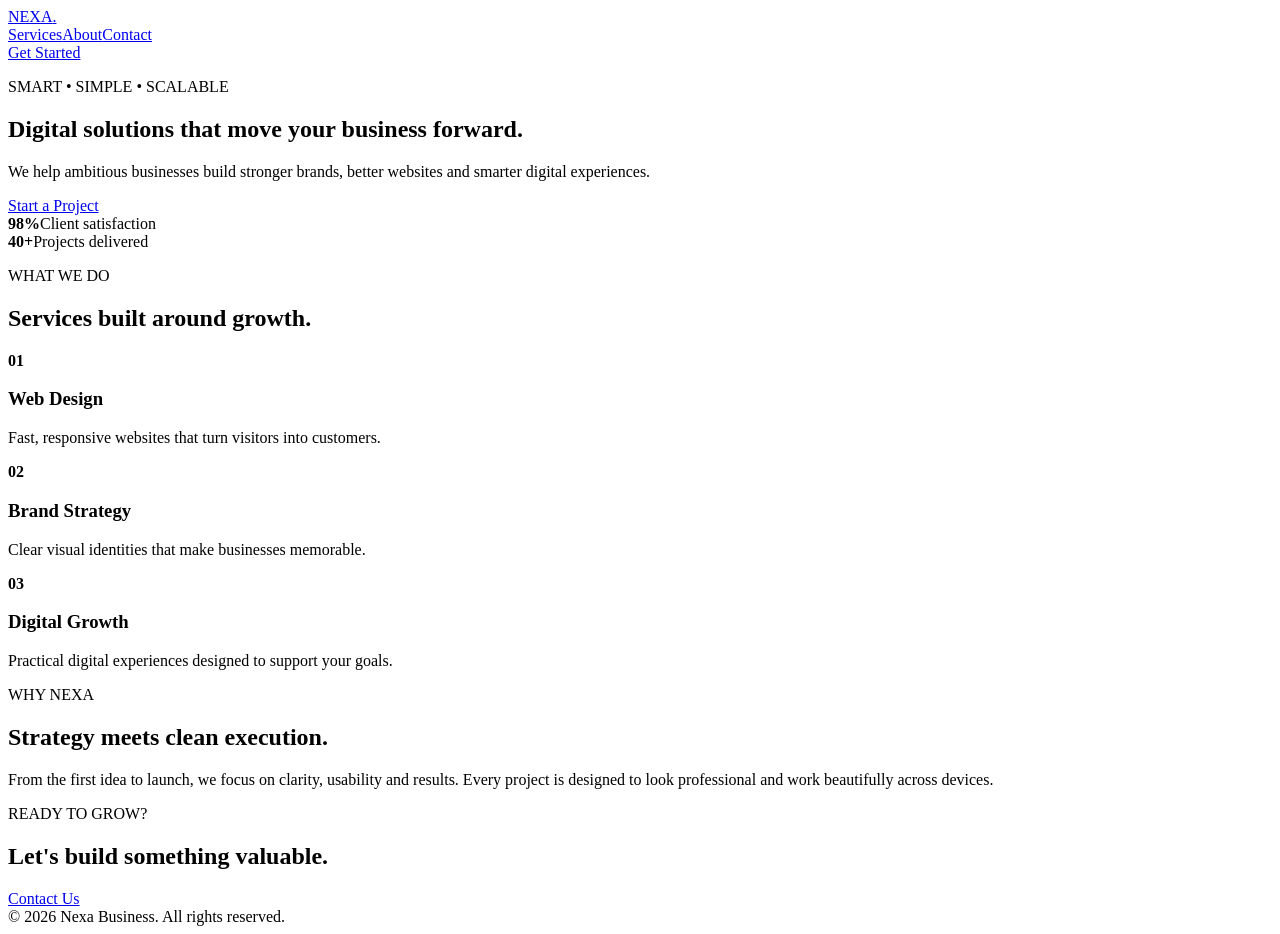
==== business-landing-page/index.html @ 46c32155 "Add initial HTML structure for business landing page" ====
<!DOCTYPE html>
<html lang="en">
<head>
<meta charset="UTF-8"><meta name="viewport" content="width=device-width,initial-scale=1.0">
<title>Nexa Business | Digital Solutions</title><link rel="stylesheet" href="style.css">
</head>
<body>
<header><nav class="nav"><a class="logo" href="#">NEXA<span>.</span></a><div class="links"><a href="#services">Services</a><a href="#about">About</a><a href="#contact">Contact</a></div><a class="btn small" href="#contact">Get Started</a></nav></header>
<main>
<section class="hero"><div><p class="eyebrow">SMART • SIMPLE • SCALABLE</p><h1>Digital solutions that move your business forward.</h1><p class="lead">We help ambitious businesses build stronger brands, better websites and smarter digital experiences.</p><a class="btn" href="#contact">Start a Project</a></div><div class="hero-card"><div class="orb"></div><div class="stat"><strong>98%</strong><span>Client satisfaction</span></div><div class="stat"><strong>40+</strong><span>Projects delivered</span></div></div></section>
<section id="services" class="section"><p class="eyebrow">WHAT WE DO</p><h2>Services built around growth.</h2><div class="grid"><article><b>01</b><h3>Web Design</h3><p>Fast, responsive websites that turn visitors into customers.</p></article><article><b>02</b><h3>Brand Strategy</h3><p>Clear visual identities that make businesses memorable.</p></article><article><b>03</b><h3>Digital Growth</h3><p>Practical digital experiences designed to support your goals.</p></article></div></section>
<section id="about" class="split"><div><p class="eyebrow">WHY NEXA</p><h2>Strategy meets clean execution.</h2></div><p>From the first idea to launch, we focus on clarity, usability and results. Every project is designed to look professional and work beautifully across devices.</p></section>
<section id="contact" class="cta"><p class="eyebrow">READY TO GROW?</p><h2>Let's build something valuable.</h2><a class="btn" href="mailto:hello@example.com">Contact Us</a></section>
</main><footer>© 2026 Nexa Business. All rights reserved.</footer>
</body></html>
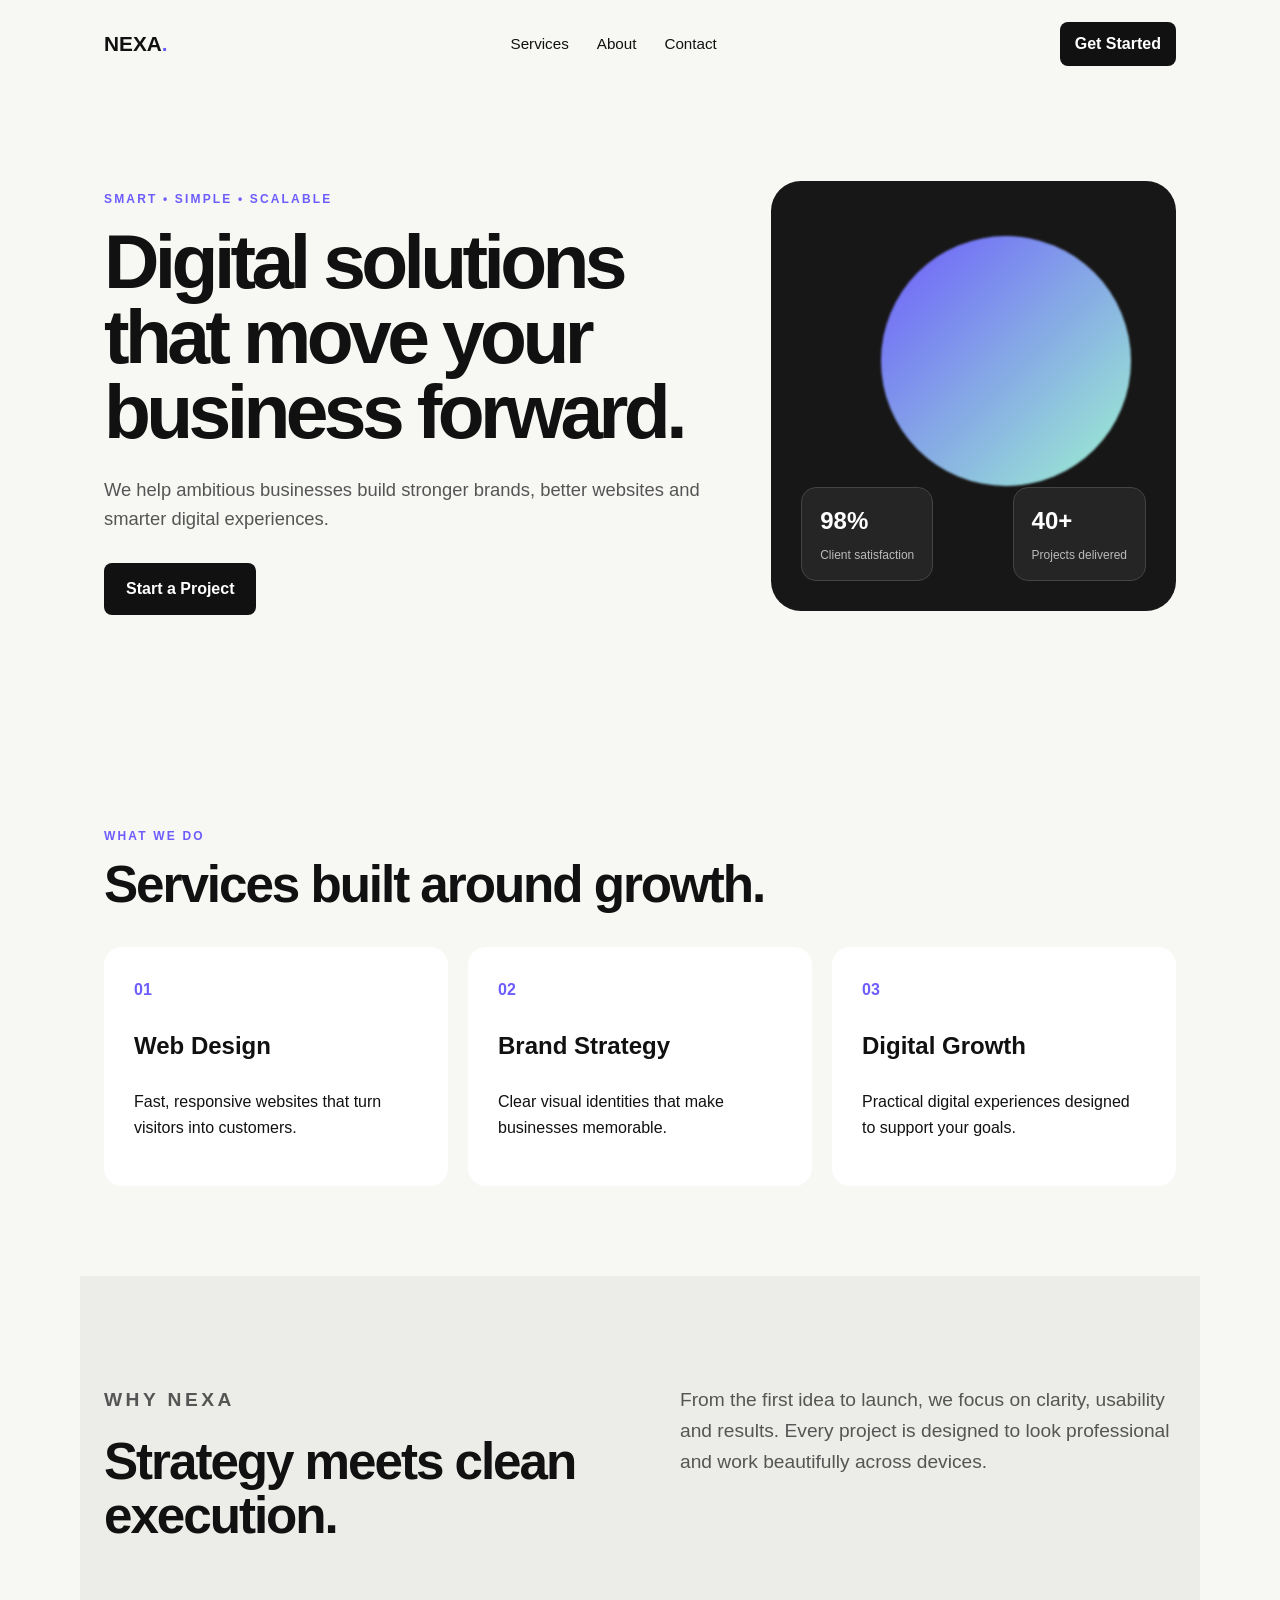
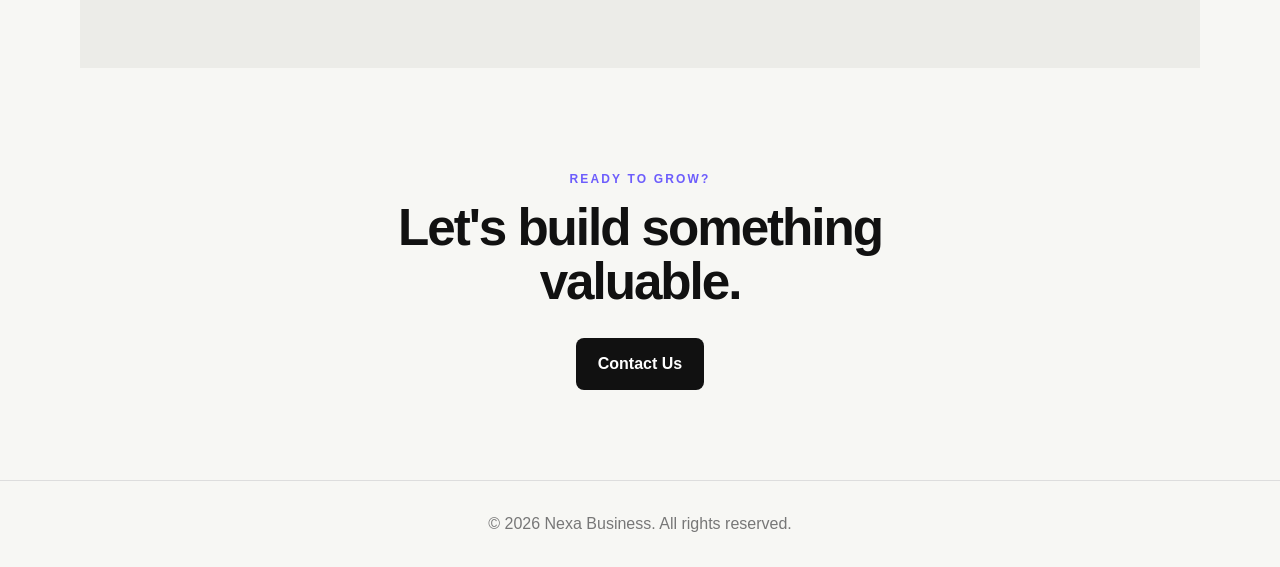
==== commit a9d64130: "Add stylesheet link to index.html" ====
--- a/business-landing-page/index.html
+++ b/business-landing-page/index.html
@@ -1,6 +1,7 @@
 <!DOCTYPE html>
 <html lang="en">
 <head>
+  <link rel="stylesheet" href="style.css">
 <meta charset="UTF-8"><meta name="viewport" content="width=device-width,initial-scale=1.0">
 <title>Nexa Business | Digital Solutions</title><link rel="stylesheet" href="style.css">
 </head>
--- a/business-landing-page/style.css
+++ b/business-landing-page/style.css
@@ -0,0 +1 @@
+*{box-sizing:border-box}html{scroll-behavior:smooth}body{margin:0;font-family:Inter,Arial,sans-serif;color:#111;background:#f7f7f4;line-height:1.6}a{text-decoration:none;color:inherit}.nav{max-width:1120px;margin:auto;padding:22px 24px;display:flex;align-items:center;justify-content:space-between}.logo{font-weight:900;font-size:1.3rem}.logo span{color:#6d5dfc}.links{display:flex;gap:28px;font-size:.95rem}.btn{display:inline-block;background:#111;color:white;padding:13px 22px;border-radius:8px;font-weight:700}.btn:hover{transform:translateY(-2px)}.small{padding:9px 15px}.hero{max-width:1120px;margin:auto;padding:90px 24px 110px;display:grid;grid-template-columns:1.2fr .8fr;gap:60px;align-items:center}.eyebrow{font-size:.75rem;letter-spacing:.18em;font-weight:800;color:#6d5dfc}h1{font-size:clamp(3rem,6vw,5.6rem);line-height:.98;margin:15px 0 25px;letter-spacing:-.06em}h2{font-size:clamp(2rem,4vw,3.4rem);line-height:1.05;letter-spacing:-.04em;margin:10px 0 35px}.lead{font-size:1.15rem;max-width:600px;margin-bottom:30px;color:#555}.hero-card{min-height:430px;border-radius:30px;background:#171717;position:relative;overflow:hidden;padding:30px;color:white}.orb{width:250px;height:250px;border-radius:50%;background:linear-gradient(135deg,#6d5dfc,#9ef3d0);filter:blur(1px);position:absolute;top:55px;right:45px}.stat{position:absolute;bottom:30px;left:30px;background:#252525;border:1px solid #444;border-radius:15px;padding:14px 18px}.stat:nth-child(3){left:auto;right:30px}.stat strong{display:block;font-size:1.5rem}.stat span{font-size:.75rem;color:#bbb}.section,.split,.cta{max-width:1120px;margin:auto;padding:90px 24px}.grid{display:grid;grid-template-columns:repeat(3,1fr);gap:20px}.grid article{background:white;padding:30px;border-radius:18px}.grid b{color:#6d5dfc}.grid h3{font-size:1.5rem}.split{display:grid;grid-template-columns:1fr 1fr;gap:80px;background:#ecece8}.split p{font-size:1.2rem;color:#555}.cta{text-align:center}.cta h2{max-width:650px;margin:10px auto 30px}footer{text-align:center;padding:30px;color:#777;border-top:1px solid #ddd}@media(max-width:760px){.links{display:none}.hero,.split{grid-template-columns:1fr}.hero{padding-top:50px}.grid{grid-template-columns:1fr}.hero-card{min-height:330px}h1{font-size:3.4rem}}
--- a/business-landing-page/style.css
+++ b/business-landing-page/style.css
@@ -0,0 +1 @@
+*{box-sizing:border-box}html{scroll-behavior:smooth}body{margin:0;font-family:Inter,Arial,sans-serif;color:#111;background:#f7f7f4;line-height:1.6}a{text-decoration:none;color:inherit}.nav{max-width:1120px;margin:auto;padding:22px 24px;display:flex;align-items:center;justify-content:space-between}.logo{font-weight:900;font-size:1.3rem}.logo span{color:#6d5dfc}.links{display:flex;gap:28px;font-size:.95rem}.btn{display:inline-block;background:#111;color:white;padding:13px 22px;border-radius:8px;font-weight:700}.btn:hover{transform:translateY(-2px)}.small{padding:9px 15px}.hero{max-width:1120px;margin:auto;padding:90px 24px 110px;display:grid;grid-template-columns:1.2fr .8fr;gap:60px;align-items:center}.eyebrow{font-size:.75rem;letter-spacing:.18em;font-weight:800;color:#6d5dfc}h1{font-size:clamp(3rem,6vw,5.6rem);line-height:.98;margin:15px 0 25px;letter-spacing:-.06em}h2{font-size:clamp(2rem,4vw,3.4rem);line-height:1.05;letter-spacing:-.04em;margin:10px 0 35px}.lead{font-size:1.15rem;max-width:600px;margin-bottom:30px;color:#555}.hero-card{min-height:430px;border-radius:30px;background:#171717;position:relative;overflow:hidden;padding:30px;color:white}.orb{width:250px;height:250px;border-radius:50%;background:linear-gradient(135deg,#6d5dfc,#9ef3d0);filter:blur(1px);position:absolute;top:55px;right:45px}.stat{position:absolute;bottom:30px;left:30px;background:#252525;border:1px solid #444;border-radius:15px;padding:14px 18px}.stat:nth-child(3){left:auto;right:30px}.stat strong{display:block;font-size:1.5rem}.stat span{font-size:.75rem;color:#bbb}.section,.split,.cta{max-width:1120px;margin:auto;padding:90px 24px}.grid{display:grid;grid-template-columns:repeat(3,1fr);gap:20px}.grid article{background:white;padding:30px;border-radius:18px}.grid b{color:#6d5dfc}.grid h3{font-size:1.5rem}.split{display:grid;grid-template-columns:1fr 1fr;gap:80px;background:#ecece8}.split p{font-size:1.2rem;color:#555}.cta{text-align:center}.cta h2{max-width:650px;margin:10px auto 30px}footer{text-align:center;padding:30px;color:#777;border-top:1px solid #ddd}@media(max-width:760px){.links{display:none}.hero,.split{grid-template-columns:1fr}.hero{padding-top:50px}.grid{grid-template-columns:1fr}.hero-card{min-height:330px}h1{font-size:3.4rem}}
